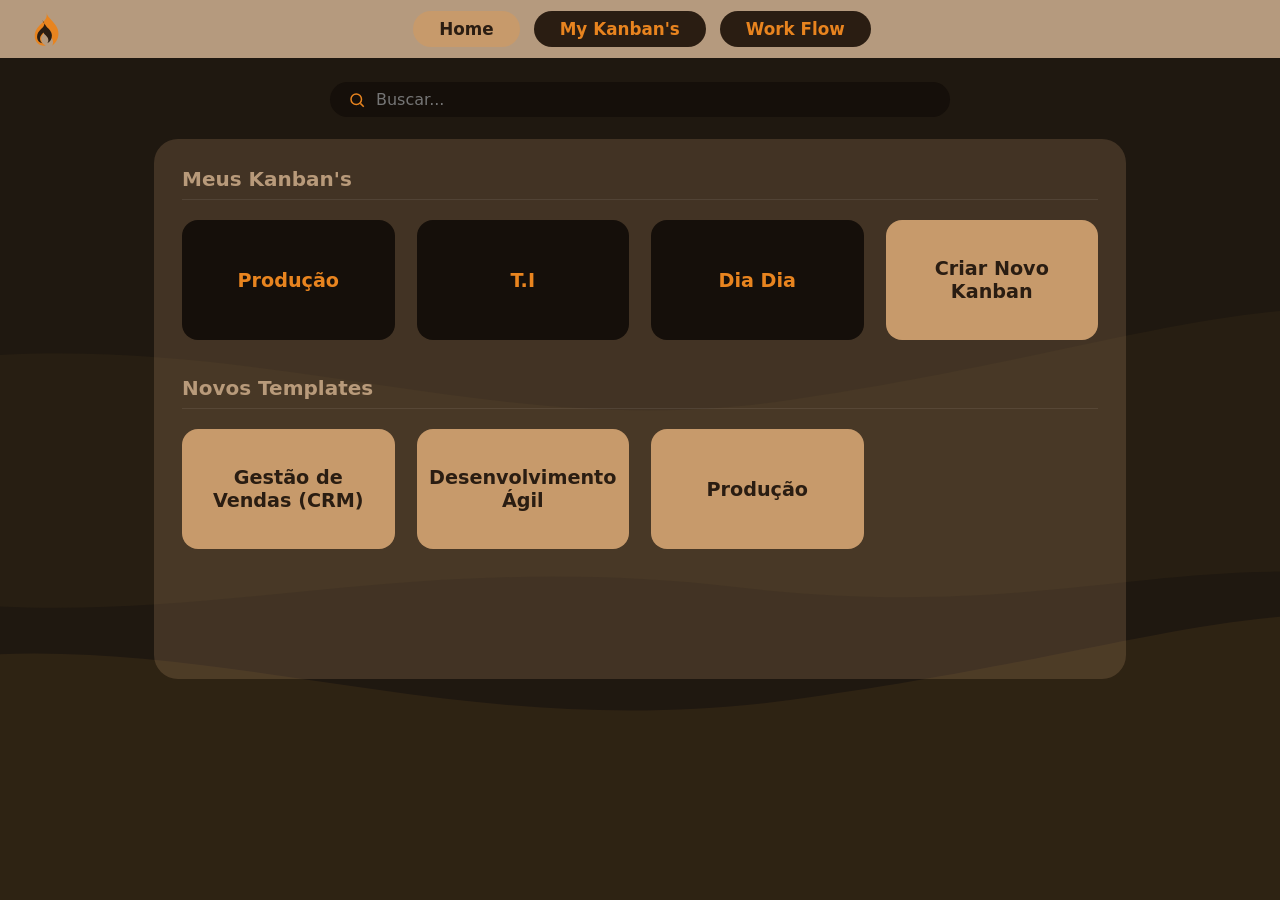
==== home.html @ bda3bc29 "feat: add home screen with kanban list" ====
<!DOCTYPE html>
<html lang="pt-BR">
<head>
  <meta charset="UTF-8">
  <meta name="viewport" content="width=device-width, initial-scale=1.0">
  <title>Flux — Home</title>
  <link rel="icon" href="assets/logo.svg">
  <link rel="stylesheet" href="css/base.css">
  <link rel="stylesheet" href="css/home.css">
</head>
<body>
  <div class="waves" aria-hidden="true">
    <svg viewBox="0 0 1280 720" preserveAspectRatio="xMidYMid slice">
      <rect width="1280" height="720" fill="#1f1810"/>
      <path d="M0 300 C300 240 500 360 760 320 C1000 285 1120 230 1280 250 L1280 470 C1080 430 980 500 720 470 C420 435 260 520 0 470 Z" fill="#2c2113" opacity="0.7"/>
      <path d="M0 540 C260 480 460 600 760 560 C1020 525 1140 470 1280 500 L1280 720 L0 720 Z" fill="#3a2a17" opacity="0.6"/>
    </svg>
  </div>

  <nav class="navbar">
    <img class="logo" src="assets/logo.svg" alt="Flux">
    <div class="nav-links">
      <a href="home.html">Home</a>
      <a href="kanban.html">My Kanban's</a>
      <a href="workflow.html">Work Flow</a>
    </div>
    <button class="hamburger" aria-label="Menu"><span></span><span></span><span></span></button>
  </nav>

  <main class="page center-wrap">
    <div class="search-bar">
      <span class="search-ico" aria-hidden="true">
        <svg viewBox="0 0 24 24" width="18" height="18" fill="none" stroke="#e8841f" stroke-width="2">
          <circle cx="11" cy="11" r="7"/><line x1="16.5" y1="16.5" x2="21" y2="21"/>
        </svg>
      </span>
      <input type="text" placeholder="Buscar...">
    </div>

    <section class="panel home-panel">
      <h2 class="section-title">Meus Kanban's</h2>
      <div class="card-grid" id="kanban-grid"></div>

      <h2 class="section-title templates-title">Novos Templates</h2>
      <div class="card-grid" id="template-grid"></div>
    </section>
  </main>

  <script src="js/data.js"></script>
  <script src="js/nav.js"></script>
  <script src="js/home.js"></script>
</body>
</html>
---- css/base.css ----
/* Flux — base theme shared across all screens */

:root {
  --bg-dark:        #1f1810;
  --bg-darker:      #150f0a;
  --navbar:         #b59a7e;
  --surface:        rgba(190, 150, 110, 0.22);
  --surface-2:      rgba(190, 150, 110, 0.30);
  --surface-solid:  #c79a6b;
  --accent:         #e8841f;
  --accent-soft:    #d97b2a;
  --pill-dark:      #2a1d12;
  --text:           #e9dcc9;
  --text-muted:     #b89a7a;
  --status-red:     #d64545;
  --status-orange:  #e8841f;
  --status-green:   #4caf50;
  --radius-pill:    999px;
  --radius-card:    24px;
  --font: "Segoe UI", "Trebuchet MS", system-ui, sans-serif;
}

* { box-sizing: border-box; margin: 0; padding: 0; }

html, body { height: 100%; }

body {
  font-family: var(--font);
  color: var(--text);
  background-color: var(--bg-dark);
  min-height: 100vh;
  position: relative;
  overflow-x: hidden;
}

/* Soft background waves */
.waves {
  position: fixed;
  inset: 0;
  z-index: -1;
  pointer-events: none;
  background-color: var(--bg-dark);
}
.waves svg { width: 100%; height: 100%; display: block; }

/* ---------- Navbar ---------- */
.navbar {
  display: flex;
  align-items: center;
  background: var(--navbar);
  padding: 10px 24px;
  gap: 16px;
  min-height: 56px;
}
.navbar .logo { width: 38px; height: 38px; flex: 0 0 auto; }
.navbar .nav-spacer { flex: 1; }

.nav-links {
  display: flex;
  gap: 14px;
  margin: 0 auto;
}
.nav-links a {
  display: inline-block;
  text-decoration: none;
  background: var(--pill-dark);
  color: var(--accent);
  font-size: 1.05rem;
  font-weight: 600;
  padding: 8px 26px;
  border-radius: var(--radius-pill);
  transition: background .2s, color .2s;
}
.nav-links a:hover { background: #3a2a1a; }
.nav-links a.active {
  background: var(--surface-solid);
  color: var(--pill-dark);
}

.hamburger {
  width: 34px; height: 26px;
  display: flex; flex-direction: column; justify-content: space-between;
  background: none; border: none; cursor: pointer; padding: 4px 0;
}
.hamburger span {
  display: block; height: 4px; border-radius: 2px;
  background: var(--pill-dark);
}

/* ---------- Buttons & pills ---------- */
.btn {
  border: none; cursor: pointer; font-family: var(--font);
  border-radius: var(--radius-pill);
  font-size: 1rem; font-weight: 600;
  padding: 10px 28px;
  transition: filter .2s, transform .05s;
}
.btn:active { transform: translateY(1px); }
.btn-primary { background: var(--accent); color: #2a1d12; }
.btn-primary:hover { filter: brightness(1.08); }
.btn-ghost {
  background: transparent; color: var(--accent);
  border: 2px solid var(--accent);
}
.btn-ghost:hover { background: rgba(232,132,31,.12); }

.pill-title {
  display: block;
  text-align: center;
  background: var(--accent-soft);
  color: var(--text);
  font-size: 1.15rem;
  font-weight: 600;
  padding: 12px;
  border-radius: var(--radius-pill);
  max-width: 520px;
  margin: 20px auto;
}

/* ---------- Cards / panels ---------- */
.panel {
  background: var(--surface);
  border-radius: var(--radius-card);
  padding: 28px;
}

.section-title {
  color: var(--text-muted);
  font-size: 1.25rem;
  font-weight: 600;
  padding-bottom: 8px;
  border-bottom: 1px solid rgba(255,255,255,.08);
  margin-bottom: 20px;
}

/* ---------- Layout helpers ---------- */
.page { padding: 24px clamp(16px, 5vw, 64px) 64px; }
.center-wrap { max-width: 1100px; margin: 0 auto; }
---- css/home.css ----
/* Flux — home screen */

.search-bar {
  display: flex;
  align-items: center;
  gap: 10px;
  background: var(--bg-darker);
  border-radius: var(--radius-pill);
  padding: 8px 18px;
  max-width: 620px;
  margin: 0 auto 22px;
}
.search-bar .search-ico { display: inline-flex; }
.search-bar input {
  flex: 1;
  background: none;
  border: none;
  outline: none;
  color: var(--text);
  font-size: 1rem;
  font-family: var(--font);
}

.home-panel { min-height: 60vh; }
.templates-title { margin-top: 36px; }

.card-grid {
  display: grid;
  grid-template-columns: repeat(auto-fill, minmax(180px, 1fr));
  gap: 22px;
}

.board-card {
  display: flex;
  align-items: center;
  justify-content: center;
  text-align: center;
  min-height: 120px;
  padding: 18px;
  border-radius: 16px;
  font-size: 1.2rem;
  font-weight: 600;
  text-decoration: none;
  border: none;
  cursor: pointer;
  font-family: var(--font);
  /* default: dark kanban card */
  background: var(--bg-darker);
  color: var(--accent);
  transition: transform .12s, filter .2s;
}
.board-card:hover { transform: translateY(-3px); filter: brightness(1.12); }

.create-card,
.template-card {
  background: var(--surface-solid);
  color: var(--pill-dark);
}
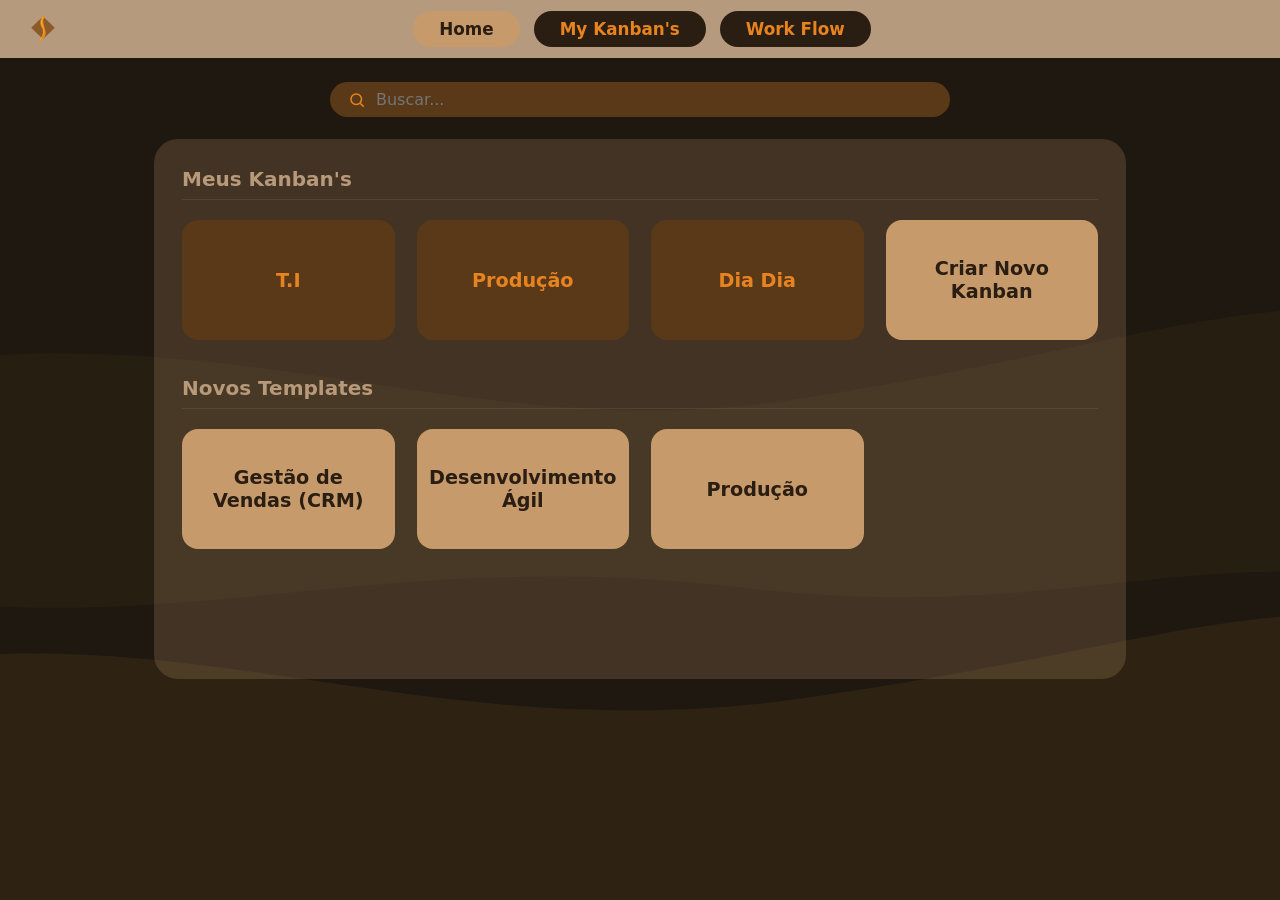
==== commit 97786c01: "feat: multiple kanbans with localStorage persistence and inline CRUD" ====
--- a/home.html
+++ b/home.html
@@ -47,6 +47,7 @@
   </main>
 
   <script src="js/data.js"></script>
+  <script src="js/store.js"></script>
   <script src="js/nav.js"></script>
   <script src="js/home.js"></script>
 </body>
--- a/css/base.css
+++ b/css/base.css
@@ -2,8 +2,9 @@
 
 :root {
   --bg-dark:        #1f1810;
-  --bg-darker:      #150f0a;
+  --bg-darker:      #5a3919;
   --navbar:         #b59a7e;
+  --login:          #bb9778;
   --surface:        rgba(190, 150, 110, 0.22);
   --surface-2:      rgba(190, 150, 110, 0.30);
   --surface-solid:  #c79a6b;
--- a/css/home.css
+++ b/css/home.css
@@ -31,6 +31,7 @@
 }
 
 .board-card {
+  position: relative;
   display: flex;
   align-items: center;
   justify-content: center;
@@ -56,3 +57,19 @@
   background: var(--surface-solid);
   color: var(--pill-dark);
 }
+
+.card-delete {
+  position: absolute;
+  top: 8px;
+  right: 10px;
+  background: none;
+  border: none;
+  color: var(--accent);
+  font-size: 1.3rem;
+  line-height: 1;
+  cursor: pointer;
+  opacity: 0;
+  transition: opacity .15s;
+}
+.board-card:hover .card-delete { opacity: .7; }
+.card-delete:hover { opacity: 1; color: var(--status-red); }
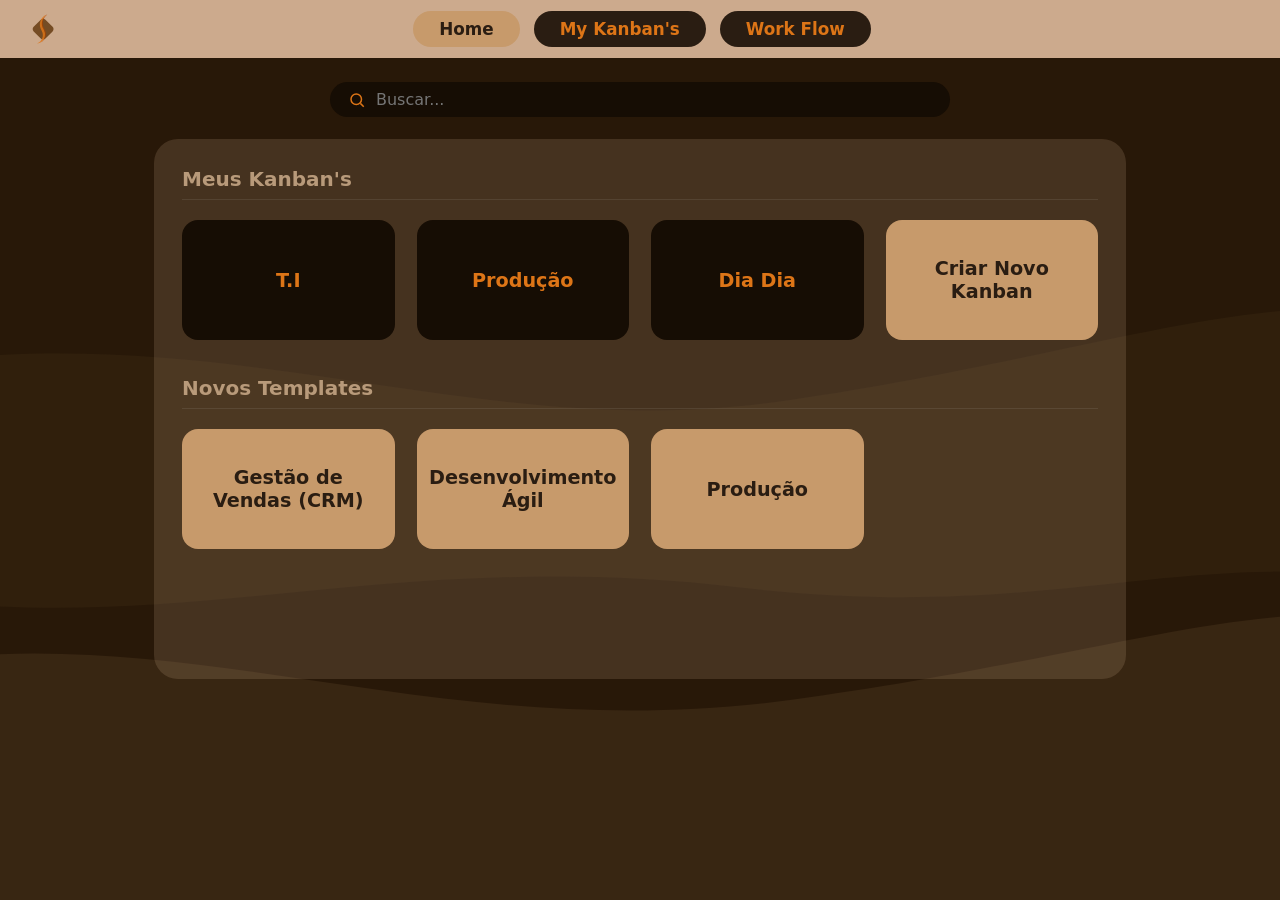
==== commit a177f597: "style: standardize theme colors from designer palette" ====
--- a/home.html
+++ b/home.html
@@ -11,9 +11,9 @@
 <body>
   <div class="waves" aria-hidden="true">
     <svg viewBox="0 0 1280 720" preserveAspectRatio="xMidYMid slice">
-      <rect width="1280" height="720" fill="#1f1810"/>
-      <path d="M0 300 C300 240 500 360 760 320 C1000 285 1120 230 1280 250 L1280 470 C1080 430 980 500 720 470 C420 435 260 520 0 470 Z" fill="#2c2113" opacity="0.7"/>
-      <path d="M0 540 C260 480 460 600 760 560 C1020 525 1140 470 1280 500 L1280 720 L0 720 Z" fill="#3a2a17" opacity="0.6"/>
+      <rect width="1280" height="720" fill="#281808"/>
+      <path d="M0 300 C300 240 500 360 760 320 C1000 285 1120 230 1280 250 L1280 470 C1080 430 980 500 720 470 C420 435 260 520 0 470 Z" fill="#34230f" opacity="0.7"/>
+      <path d="M0 540 C260 480 460 600 760 560 C1020 525 1140 470 1280 500 L1280 720 L0 720 Z" fill="#43301a" opacity="0.6"/>
     </svg>
   </div>
 
@@ -30,7 +30,7 @@
   <main class="page center-wrap">
     <div class="search-bar">
       <span class="search-ico" aria-hidden="true">
-        <svg viewBox="0 0 24 24" width="18" height="18" fill="none" stroke="#e8841f" stroke-width="2">
+        <svg viewBox="0 0 24 24" width="18" height="18" fill="none" stroke="#dd7517" stroke-width="2">
           <circle cx="11" cy="11" r="7"/><line x1="16.5" y1="16.5" x2="21" y2="21"/>
         </svg>
       </span>
--- a/css/base.css
+++ b/css/base.css
@@ -1,20 +1,28 @@
 /* Flux — base theme shared across all screens */
 
 :root {
-  --bg-dark:        #1f1810;
-  --bg-darker:      #5a3919;
-  --navbar:         #b59a7e;
-  --login:          #bb9778;
-  --surface:        rgba(190, 150, 110, 0.22);
-  --surface-2:      rgba(190, 150, 110, 0.30);
-  --surface-solid:  #c79a6b;
-  --accent:         #e8841f;
-  --accent-soft:    #d97b2a;
+  /* Paleta oficial (designer) */
+  --header:           #ccaa8d;
+  --background:       #281808;
+  --detail-bg:        #754c24;
+  --orange-primary:   #dd7517;
+  --orange-secondary: #aa4300;
+
+  /* Aliases semânticos derivados da paleta */
+  --bg-dark:        var(--background);            /* fundo das páginas */
+  --bg-darker:      #160d04;                      /* cards/colunas escuros */
+  --navbar:         var(--header);
+  --login:          var(--header);
+  --surface:        rgba(204, 170, 141, 0.18);    /* painel translúcido (tom header) */
+  --surface-2:      rgba(204, 170, 141, 0.26);
+  --surface-solid:  #c79a6b;                      /* cards laranja/tan */
+  --accent:         var(--orange-primary);
+  --accent-soft:    #c2641a;                      /* variação suave do laranja primário */
   --pill-dark:      #2a1d12;
   --text:           #e9dcc9;
   --text-muted:     #b89a7a;
   --status-red:     #d64545;
-  --status-orange:  #e8841f;
+  --status-orange:  var(--orange-primary);
   --status-green:   #4caf50;
   --radius-pill:    999px;
   --radius-card:    24px;
@@ -103,7 +111,7 @@
   background: transparent; color: var(--accent);
   border: 2px solid var(--accent);
 }
-.btn-ghost:hover { background: rgba(232,132,31,.12); }
+.btn-ghost:hover { background: rgba(221,117,23,.12); }
 
 .pill-title {
   display: block;
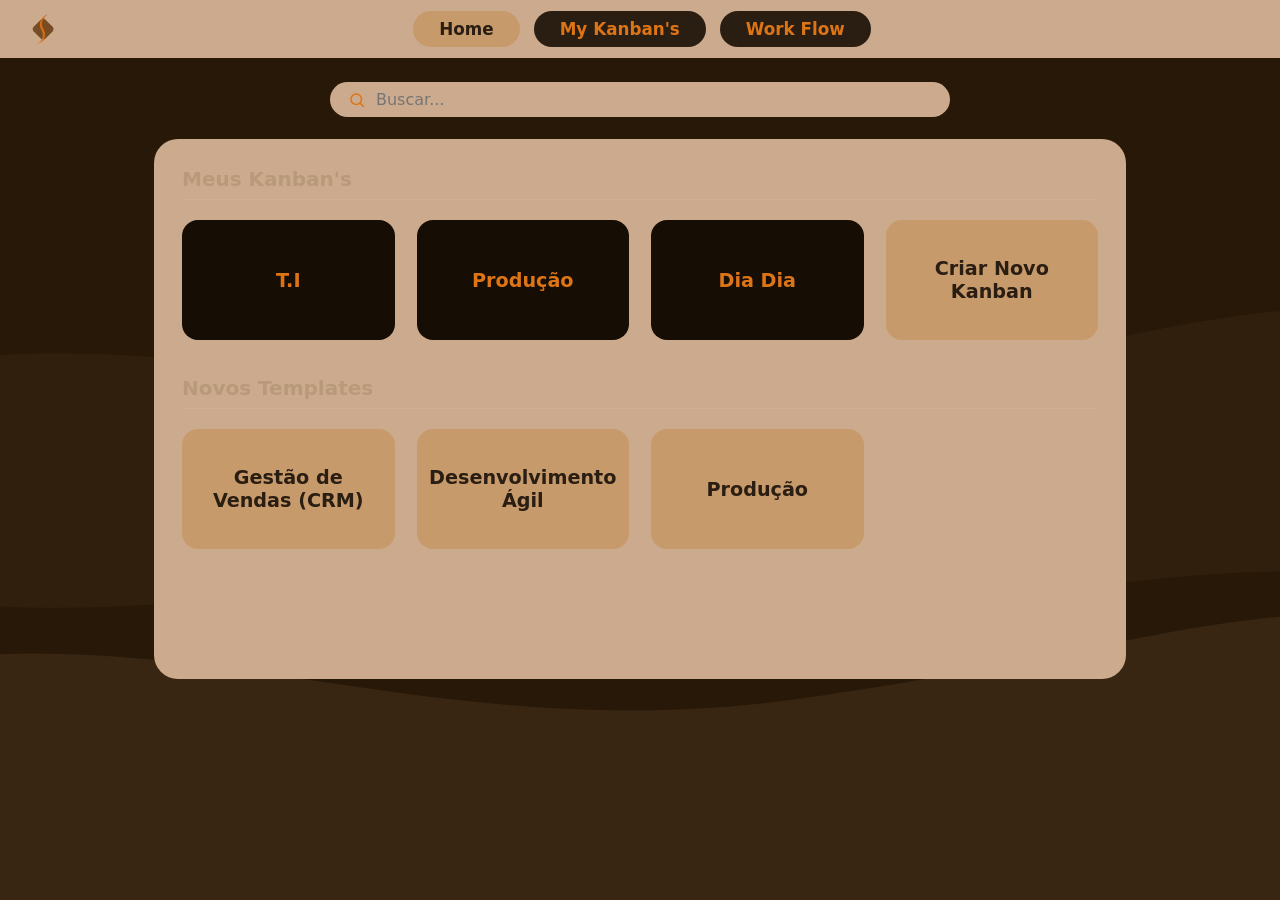
==== commit e9595777: "Persist appearance settings to localStorage across screens" ====
--- a/home.html
+++ b/home.html
@@ -48,6 +48,7 @@
 
   <script src="js/data.js"></script>
   <script src="js/store.js"></script>
+  <script src="js/settings.js"></script>
   <script src="js/nav.js"></script>
   <script src="js/home.js"></script>
 </body>
--- a/css/base.css
+++ b/css/base.css
@@ -94,7 +94,9 @@
 .hamburger span {
   display: block; height: 4px; border-radius: 2px;
   background: var(--pill-dark);
+  transition: background .2s;
 }
+.hamburger.active span { background: var(--accent); }
 
 /* ---------- Buttons & pills ---------- */
 .btn {
@@ -128,7 +130,7 @@
 
 /* ---------- Cards / panels ---------- */
 .panel {
-  background: var(--surface);
+  background: var(--header);
   border-radius: var(--radius-card);
   padding: 28px;
 }
@@ -145,3 +147,7 @@
 /* ---------- Layout helpers ---------- */
 .page { padding: 24px clamp(16px, 5vw, 64px) 64px; }
 .center-wrap { max-width: 1100px; margin: 0 auto; }
+
+/* ---------- Appearance modes (driven by Config, persisted) ---------- */
+body.no-anim * { transition: none !important; }
+body.hide-waves .waves { display: none; }
--- a/css/home.css
+++ b/css/home.css
@@ -4,7 +4,7 @@
   display: flex;
   align-items: center;
   gap: 10px;
-  background: var(--bg-darker);
+  background: var(--header);
   border-radius: var(--radius-pill);
   padding: 8px 18px;
   max-width: 620px;
